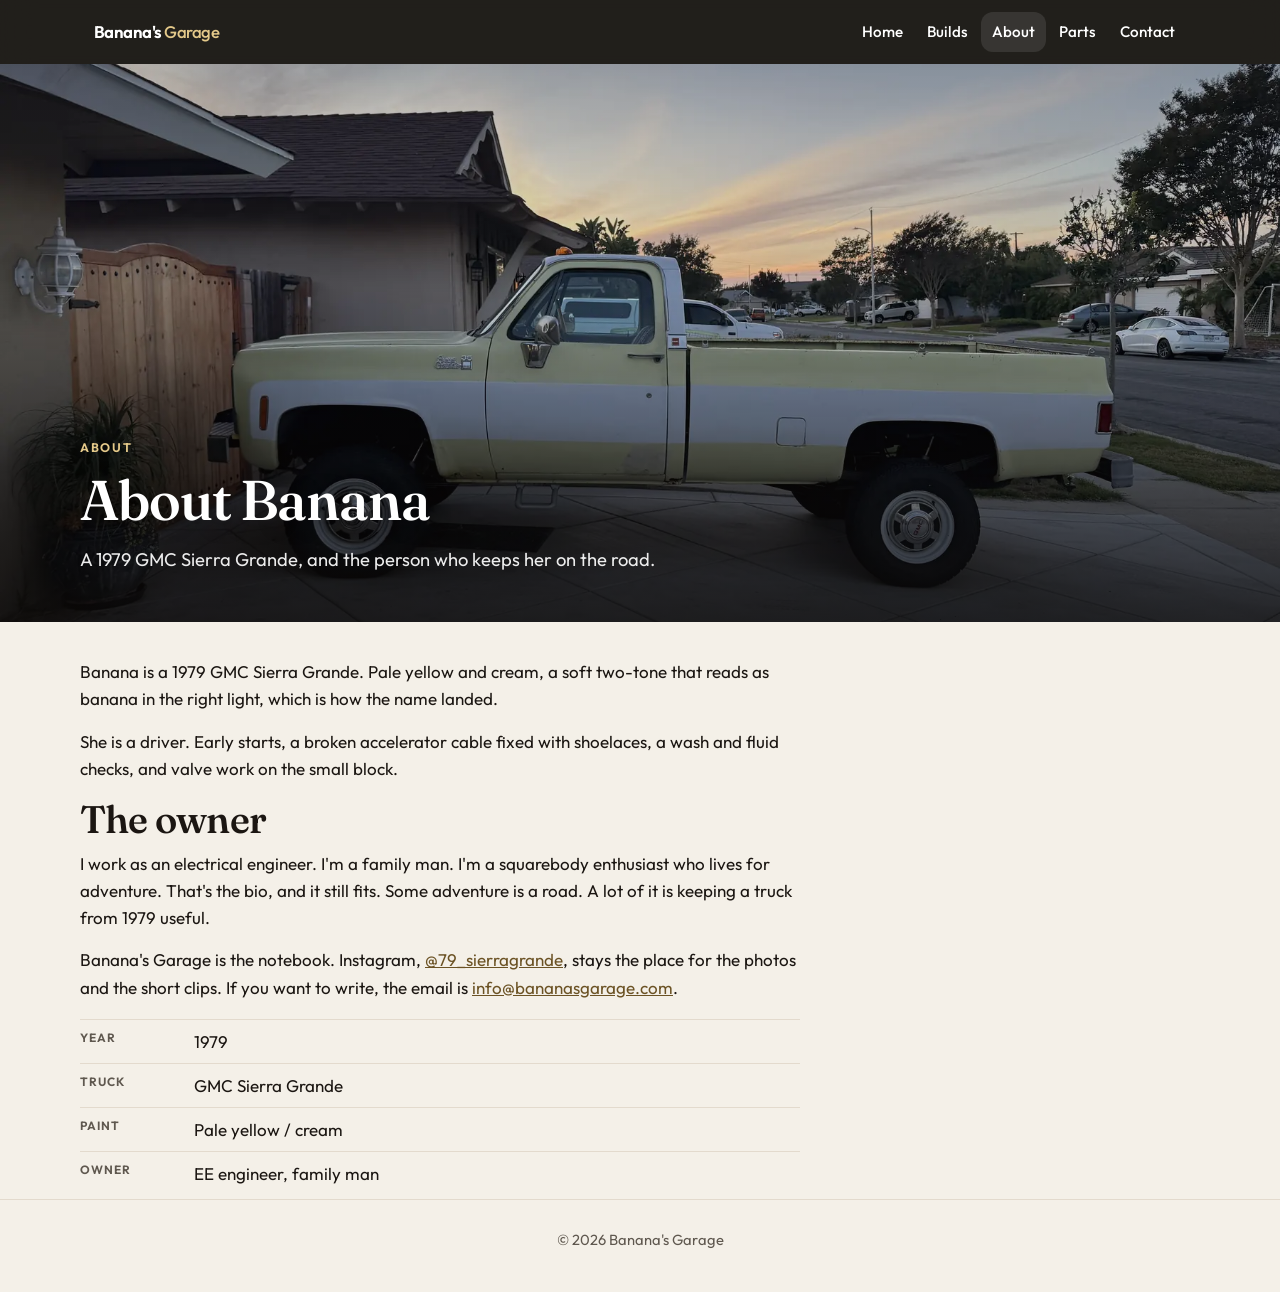
==== about.html @ e8582d31 "Footer: copyright only Co-authored-by: jeremyge <info@jeremyescobar.com>" ====
<!DOCTYPE html>
<html lang="en">
<head>
  <meta charset="utf-8">
  <meta name="viewport" content="width=device-width, initial-scale=1">
  <title>About | Banana's Garage</title>
  <meta name="description" content="Banana is a pale-yellow 1979 GMC Sierra Grande. Her owner is an electrical engineer, a family man, and a squarebody enthusiast.">
  <meta name="theme-color" content="#14110e">
  <link rel="canonical" href="https://bananasgarage.com/about">
  <meta property="og:site_name" content="Banana's Garage">
  <meta property="og:type" content="website">
  <meta property="og:title" content="About | Banana's Garage">
  <meta property="og:description" content="Banana is a pale-yellow 1979 GMC Sierra Grande. Her owner is an electrical engineer, a family man, and a squarebody enthusiast.">
  <meta property="og:url" content="https://bananasgarage.com/about">
  <meta property="og:image" content="https://bananasgarage.com/og.png">
  <meta property="og:image:width" content="1200">
  <meta property="og:image:height" content="630">
  <meta property="og:image:alt" content="Head-on photo of Banana, a pale yellow 1979 squarebody, on a sunny street.">
  <meta name="twitter:card" content="summary_large_image">
  <meta name="twitter:title" content="About | Banana's Garage">
  <meta name="twitter:description" content="Banana is a pale-yellow 1979 GMC Sierra Grande, and the person who keeps her running.">
  <meta name="twitter:image" content="https://bananasgarage.com/og.png">
  <link rel="icon" href="favicon.png" type="image/png">
  <link rel="apple-touch-icon" href="apple-touch-icon.png">
  <link rel="preload" href="fonts/outfit.woff2" as="font" type="font/woff2" crossorigin>
  <link rel="preload" href="fonts/fraunces.woff2" as="font" type="font/woff2" crossorigin>
  <link rel="preload" as="image" href="img/truck-side-dusk-900.webp" imagesrcset="img/truck-side-dusk-900.webp 900w, img/truck-side-dusk-1800.webp 1800w" imagesizes="100vw" type="image/webp">
  <link rel="stylesheet" href="css/styles.css">
</head>
<body>
  <a class="skip" href="#content">Skip to content</a>
  <header class="site-header">
    <div class="bar">
      <a class="logo" href="index.html">Banana's <em>Garage</em></a>
      <button type="button" class="nav-toggle" aria-expanded="false" aria-controls="site-nav" aria-label="Open menu">
        <span class="nav-toggle-icon" aria-hidden="true"></span>
      </button>
      <nav id="site-nav" class="site-nav" aria-label="Primary">
        <a href="index.html">Home</a>
        <a href="builds.html">Builds</a>
        <a href="about.html" aria-current="page">About</a>
        <a href="parts.html">Parts</a>
        <a href="contact.html">Contact</a>
      </nav>
    </div>
  </header>
  <button type="button" class="nav-scrim" tabindex="-1" aria-label="Close menu" hidden></button>

  <section class="page-hero banner-dusk">
    <picture>
      <source type="image/webp" srcset="img/truck-side-dusk-900.webp 900w, img/truck-side-dusk-1800.webp 1800w" sizes="100vw">
      <img src="img/truck-side-dusk-900.jpg" srcset="img/truck-side-dusk-900.jpg 900w, img/truck-side-dusk-1800.jpg 1800w" sizes="100vw" width="1800" height="1350" alt="Driver-side profile of Banana in the driveway at dusk." decoding="async">
    </picture>
    <div class="hero-shade" aria-hidden="true"></div>
    <div class="page-hero-copy">
      <p class="kicker">About</p>
      <h1>About Banana</h1>
      <p class="lede">A 1979 GMC Sierra Grande, and the person who keeps her on the road.</p>
    </div>
  </section>

  <main id="content" class="prose-page">
    <div class="wrap">
    <article class="prose">
      <p>Banana is a 1979 GMC Sierra Grande. Pale yellow and cream, a soft two-tone that reads as banana in the right light, which is how the name landed.</p>
      <p>She is a driver. Early starts, a broken accelerator cable fixed with shoelaces, a wash and fluid checks, and valve work on the small block.</p>
      <h2>The owner</h2>
      <p>I work as an electrical engineer. I'm a family man. I'm a squarebody enthusiast who lives for adventure. That's the bio, and it still fits. Some adventure is a road. A lot of it is keeping a truck from 1979 useful.</p>
      <p>Banana's Garage is the notebook. Instagram, <a href="https://www.instagram.com/79_sierragrande/" target="_blank" rel="noopener noreferrer">@79_sierragrande</a>, stays the place for the photos and the short clips. If you want to write, the email is <a href="mailto:info@bananasgarage.com">info@bananasgarage.com</a>.</p>
      <dl class="facts">
        <div><dt>Year</dt><dd>1979</dd></div>
        <div><dt>Truck</dt><dd>GMC Sierra Grande</dd></div>
        <div><dt>Paint</dt><dd>Pale yellow / cream</dd></div>
        <div><dt>Owner</dt><dd>EE engineer, family man</dd></div>
      </dl>
    </article>
    </div>
  </main>

  <footer class="site-footer">
    <p>© 2026 Banana's Garage</p>
  </footer>
  <script src="js/main.js" defer></script>
</body>
</html>
---- css/styles.css ----
@font-face {
  font-family: "Fraunces";
  src: url("../fonts/fraunces.woff2") format("woff2");
  font-weight: 100 900;
  font-style: normal;
  font-display: swap;
}
@font-face {
  font-family: "Outfit";
  src: url("../fonts/outfit.woff2") format("woff2");
  font-weight: 100 900;
  font-style: normal;
  font-display: swap;
}

:root {
  --bg: #f4f0e8;
  --paper: #fffdf9;
  --ink: #1b1612;
  --muted: #5f584f;
  --line: #e3dacd;
  --accent: #8a6a2f;
  --accent-dark: #6b5224;
  --accent-soft: #e4c98a;
  --header: #14110e;
  --shadow: 0 16px 40px rgba(48, 32, 16, 0.08);
  --sans: "Outfit", "Avenir Next", "Segoe UI", sans-serif;
  --serif: "Fraunces", "Iowan Old Style", Palatino, Georgia, serif;
  --header-h: 64px;
  --wrap: 1120px;
}

* { box-sizing: border-box; }
html { overflow-x: clip; }
body {
  margin: 0;
  font-family: var(--sans);
  font-size: 1.0625rem;
  line-height: 1.6;
  color: var(--ink);
  background: var(--bg);
}
img { max-width: 100%; height: auto; }
a { color: var(--accent-dark); }
h1, h2, h3 {
  font-family: var(--serif);
  font-weight: 560;
  line-height: 1.15;
  letter-spacing: -0.02em;
}
p { margin: 0 0 0.9em; }
.skip {
  position: absolute;
  left: 12px;
  top: -48px;
  background: #fff;
  color: var(--ink);
  padding: 8px 12px;
  z-index: 80;
  border-radius: 8px;
}
.skip:focus { top: 12px; }
.sr-only {
  position: absolute;
  width: 1px;
  height: 1px;
  padding: 0;
  margin: -1px;
  overflow: hidden;
  clip: rect(0, 0, 0, 0);
  white-space: nowrap;
  border: 0;
}

.site-header {
  position: sticky;
  top: 0;
  z-index: 50;
  background: rgba(20, 17, 14, 0.94);
  color: #fff;
  -webkit-backdrop-filter: blur(16px);
  backdrop-filter: blur(16px);
  transition: background-color 200ms ease, backdrop-filter 200ms ease, -webkit-backdrop-filter 200ms ease;
}
.site-header.is-scrolled {
  background: rgba(20, 17, 14, 0.5);
  -webkit-backdrop-filter: blur(8px);
  backdrop-filter: blur(8px);
}
.bar {
  position: relative;
  display: flex;
  align-items: center;
  justify-content: space-between;
  gap: 12px;
  min-height: var(--header-h);
  width: min(var(--wrap), 100%);
  margin: 0 auto;
  padding: 0 14px;
}
.logo {
  color: #fff;
  text-decoration: none;
  font-weight: 650;
  font-size: 1.05rem;
  letter-spacing: -0.03em;
  white-space: nowrap;
}
.logo em {
  font-style: normal;
  color: var(--accent-soft);
  font-weight: 500;
}
.nav-toggle {
  flex: none;
  width: 48px;
  height: 48px;
  margin-right: -6px;
  border: 0;
  border-radius: 12px;
  background: transparent;
  color: #fff;
  display: inline-flex;
  align-items: center;
  justify-content: center;
  cursor: pointer;
}
.nav-toggle-icon,
.nav-toggle-icon::before,
.nav-toggle-icon::after {
  display: block;
  width: 20px;
  height: 2px;
  background: #fff;
  border-radius: 2px;
  position: relative;
}
.nav-toggle-icon::before,
.nav-toggle-icon::after {
  content: "";
  position: absolute;
  left: 0;
}
.nav-toggle-icon::before { top: -6px; }
.nav-toggle-icon::after { top: 6px; }
.site-header.is-open .nav-toggle-icon { background: transparent; }
.site-header.is-open .nav-toggle-icon::before { top: 0; transform: rotate(45deg); }
.site-header.is-open .nav-toggle-icon::after { top: 0; transform: rotate(-45deg); }

.site-nav { display: none; }
.site-nav a {
  color: #fff;
  text-decoration: none;
  min-height: 48px;
  display: flex;
  align-items: center;
  padding: 10px 14px;
  border-radius: 12px;
  font-size: 1.0625rem;
  font-weight: 500;
}
.site-nav a[aria-current="page"] { background: rgba(255, 255, 255, 0.1); }
.nav-scrim {
  position: fixed;
  inset: var(--header-h) 0 0 0;
  border: 0;
  padding: 0;
  margin: 0;
  background: rgba(12, 10, 8, 0.46);
  z-index: 40;
  cursor: pointer;
}
.nav-scrim[hidden] { display: none; }

@media (max-width: 879px) {
  .site-header.is-open .site-nav {
    display: flex;
    flex-direction: column;
    gap: 4px;
    position: absolute;
    left: 0;
    right: 0;
    top: 100%;
    z-index: 60;
    background: #16130f;
    padding: 8px 10px 16px;
    border-top: 1px solid rgba(255, 255, 255, 0.08);
    box-shadow: 0 24px 40px rgba(0, 0, 0, 0.28);
    max-height: calc(100dvh - var(--header-h));
    overflow-y: auto;
  }
}
@media (min-width: 880px) {
  .nav-toggle { display: none; }
  .nav-scrim { display: none !important; }
  .site-nav {
    display: flex;
    align-items: center;
    gap: 2px;
    margin-left: auto;
  }
  .site-nav a {
    min-height: 40px;
    padding: 0 11px;
    font-size: 0.95rem;
    white-space: nowrap;
  }
  .site-nav a:hover { background: rgba(255, 255, 255, 0.08); }
}

:focus-visible {
  outline: 3px solid var(--accent-soft);
  outline-offset: 3px;
}

.hero,
.page-hero {
  position: relative;
  display: grid;
  align-items: end;
  color: #fff;
  isolation: isolate;
  overflow: hidden;
  min-height: 88vh;
}
.hero { min-height: 90vh; }
.page-hero { min-height: 62vh; }
.hero picture,
.page-hero picture {
  position: absolute;
  inset: 0;
  z-index: -2;
  display: block;
}
.hero picture img,
.page-hero picture img {
  width: 100%;
  height: 100%;
  object-fit: cover;
  object-position: center 42%;
}
.banner-side picture img { object-position: center 55%; }
.banner-rear picture img { object-position: 18% 38%; }
.hero-shade {
  position: absolute;
  inset: 0;
  z-index: -1;
  background: linear-gradient(180deg, rgba(12, 9, 7, 0.28) 0%, rgba(12, 9, 7, 0.1) 40%, rgba(12, 9, 7, 0.82) 100%);
}
.hero-copy,
.page-hero-copy {
  width: min(var(--wrap), calc(100% - 32px));
  margin: 0 auto;
  padding: 72px 0 48px;
}
.kicker {
  margin: 0 0 10px;
  font-size: 0.78rem;
  font-weight: 650;
  letter-spacing: 0.14em;
  text-transform: uppercase;
  color: var(--accent);
}
.hero .kicker,
.page-hero .kicker { color: var(--accent-soft); }
.hero h1,
.page-hero h1 {
  margin: 0 0 12px;
  font-size: clamp(2.4rem, 6vw, 4.6rem);
  max-width: 12ch;
  text-shadow: 0 2px 22px rgba(0, 0, 0, 0.35);
}
.page-hero h1 { max-width: 16ch; font-size: clamp(2rem, 5vw, 3.5rem); }
.lede {
  max-width: 38rem;
  font-size: 1.15rem;
  color: rgba(255, 255, 255, 0.92);
  margin: 0;
}
.hero-actions { display: flex; flex-wrap: wrap; gap: 10px; margin-top: 18px; }

.wrap {
  width: min(var(--wrap), calc(100% - 32px));
  margin: 0 auto;
}
.section { padding: 42px 0 8px; }
.section-head { padding-bottom: 8px; }
.section-head h1,
.section-head h2,
.split h2,
.prose h2 {
  margin: 0 0 8px;
  font-size: clamp(1.8rem, 3vw, 2.5rem);
}
.section-head h1 { font-size: clamp(2.2rem, 5vw, 3.4rem); }
.section-head p { color: var(--muted); max-width: 40rem; }
.section-head-row {
  display: grid;
  gap: 14px;
  align-items: start;
}

.split {
  display: grid;
  gap: 22px;
  align-items: center;
  padding: 36px 0 8px;
}
.split img {
  width: 100%;
  aspect-ratio: 4 / 3;
  object-fit: cover;
  border-radius: 22px;
  background: #ddd4c6;
}
.split img.meet-photo {
  object-fit: contain;
  object-position: center;
}
.split p { color: var(--ink); }
.facts {
  display: grid;
  gap: 8px;
  margin: 18px 0 0;
}
.facts div {
  display: grid;
  grid-template-columns: 6.5rem 1fr;
  gap: 10px;
  padding-top: 8px;
  border-top: 1px solid var(--line);
}
.facts dt {
  margin: 0;
  font-size: 0.75rem;
  font-weight: 650;
  letter-spacing: 0.08em;
  text-transform: uppercase;
  color: var(--muted);
}
.facts dd { margin: 0; }

.photo-head {
  display: flex;
  flex-wrap: wrap;
  align-items: flex-end;
  justify-content: space-between;
  gap: 2px 16px;
}
.photo-head h2 { margin: 0; }
.scroll-hint {
  margin: 0 0 2px;
  font-size: 0.82rem;
  font-weight: 500;
  color: var(--accent);
}
.photo-strip {
  display: flex;
  gap: 10px;
  margin: 8px 0 0;
  max-width: 100%;
  overflow-x: auto;
  overscroll-behavior-x: contain;
  scroll-snap-type: x mandatory;
  scrollbar-width: none;
}
.photo-strip::-webkit-scrollbar { display: none; }
.photo-strip figure {
  flex: 0 0 calc((100% - 20px) / 3);
  margin: 0;
  min-width: 0;
  scroll-snap-align: start;
}
.photo-strip img {
  width: 100%;
  aspect-ratio: 1;
  object-fit: cover;
  border-radius: 16px;
  background: #ddd4c6;
}
.photo-strip figcaption {
  margin-top: 6px;
  font-size: 0.78rem;
  color: var(--muted);
}
.fit-front { object-position: center 42%; }
.fit-side { object-position: center 60%; }
.fit-badge { object-position: center 78%; }
.fit-street { object-position: center 28%; }
.fit-dusk { object-position: center 50%; }
.fit-garage { object-position: center 30%; }
.fit-hood { object-position: center 46%; }
.banner-garage picture img { object-position: center 30%; }
.banner-dusk picture img { object-position: center 48%; }

.card-grid {
  display: grid;
  gap: 16px;
}
.ig-card,
.job {
  background: var(--paper);
  border: 1px solid var(--line);
  border-radius: 22px;
  overflow: hidden;
  box-shadow: var(--shadow);
  min-width: 0;
}
.ig-card img {
  display: block;
  width: 100%;
  aspect-ratio: 4 / 5;
  object-fit: cover;
  object-position: center;
  background: #ddd4c6;
}
.ig-card time {
  display: block;
  margin: 0 0 6px;
  font-size: 0.85rem;
  color: var(--muted);
}
.ig-card div,
.job { padding: 16px 18px 18px; }
.job { padding: 18px 18px 16px; }
.ig-card h3,
.job h2 {
  margin: 0 0 8px;
  font-size: 1.35rem;
}
.ig-card p,
.job p { margin: 0; color: var(--muted); }
.ig-card .kicker,
.job .kicker { color: var(--accent); }
.text-link {
  display: inline-flex;
  align-items: center;
  min-height: 44px;
  margin-top: 8px;
  font-weight: 650;
  color: var(--accent-dark);
}
.more-link { margin: 8px 0 0; }

.part-list {
  display: grid;
  gap: 14px;
  margin: 0 0 18px;
  padding: 0;
  list-style: none;
}
.part-card {
  background: var(--paper);
  border: 1px solid var(--line);
  border-radius: 22px;
  padding: 16px 18px;
  box-shadow: var(--shadow);
}
.part-card h2 { margin: 0 0 8px; font-size: 1.35rem; }
.slot-status {
  margin: 10px 0 0;
  font-weight: 650;
  color: var(--accent-dark);
}
.note {
  background: #f8f3e8;
  border: 1px solid #e6dcc8;
  color: #4e4538;
  border-radius: 14px;
  padding: 14px 16px;
}
.note h2 { margin: 0 0 8px; font-size: 1.25rem; }

.btn {
  display: inline-flex;
  align-items: center;
  justify-content: center;
  min-height: 48px;
  padding: 12px 18px;
  border-radius: 999px;
  background: var(--accent);
  color: #fff;
  text-decoration: none;
  font-weight: 650;
  border: 1px solid transparent;
  text-align: center;
}
.btn:hover { background: var(--accent-dark); color: #fff; }
.btn-ghost {
  background: transparent;
  color: #fff;
  border-color: rgba(255, 255, 255, 0.75);
}
.btn-ghost:hover { background: rgba(255, 255, 255, 0.12); color: #fff; }

.prose-page { padding: 36px 0 12px; }
.prose { width: min(720px, 100%); }
.prose h1 { font-size: clamp(2.2rem, 5vw, 3.4rem); margin: 0 0 12px; }
.prose .kicker { margin-top: 0; }
.jump {
  display: flex;
  flex-wrap: wrap;
  gap: 8px 16px;
  margin: 0 0 18px;
}
.jump a { font-weight: 650; min-height: 44px; display: inline-flex; align-items: center; }

.contact-stack { display: grid; gap: 12px; max-width: 40rem; }
.contact-card {
  display: flex;
  flex-direction: column;
  gap: 4px;
  background: var(--paper);
  border: 1px solid var(--line);
  border-radius: 22px;
  padding: 16px 18px;
  box-shadow: var(--shadow);
  color: inherit;
  text-decoration: none;
}
.contact-card strong {
  font-size: 1.15rem;
  font-weight: 650;
  overflow-wrap: anywhere;
  color: var(--ink);
}

.site-footer {
  border-top: 1px solid var(--line);
  padding: 28px 16px 40px;
  color: var(--muted);
  font-size: 0.92rem;
  text-align: center;
}
.site-footer p { margin: 0; }

@media (max-width: 560px) {
  .hero-actions { flex-direction: column; align-items: stretch; }
  .hero-actions .btn { width: 100%; }
}
@media (min-width: 720px) {
  .split { grid-template-columns: 1.15fr 0.85fr; gap: 40px; }
  .card-grid { grid-template-columns: 1fr 1fr; gap: 18px; }
  .section-head-row { grid-template-columns: 1fr auto; align-items: end; }
  .part-list { grid-template-columns: 1fr 1fr; }
}
@media (min-width: 1040px) {
  .card-grid.cols-3 { grid-template-columns: 1fr 1fr 1fr; }
}
@media (max-width: 768px) {
  .hero {
    display: block;
    min-height: 0;
    color: var(--ink);
    background: transparent;
  }
  .hero picture {
    position: relative;
    inset: auto;
    z-index: auto;
  }
  .hero picture img {
    width: 100%;
    height: auto;
    aspect-ratio: 1223 / 1286;
    object-fit: contain;
    object-position: center center;
  }
  .hero .hero-shade { display: none; }
  .hero-copy { padding: 22px 0 4px; }
  .hero .kicker { color: var(--accent); }
  .hero h1 {
    color: var(--ink);
    text-shadow: none;
    max-width: none;
  }
  .hero .lede { color: var(--ink); }
  .hero .btn-ghost {
    color: var(--ink);
    border-color: rgba(27, 22, 18, 0.45);
  }
  .hero .btn-ghost:hover {
    background: rgba(27, 22, 18, 0.06);
    color: var(--ink);
  }
}
@media (max-width: 380px) {
  .bar { padding: 0 10px; }
  .logo { font-size: 0.98rem; }
}
@media (prefers-reduced-motion: reduce) {
  * { transition: none !important; }
}
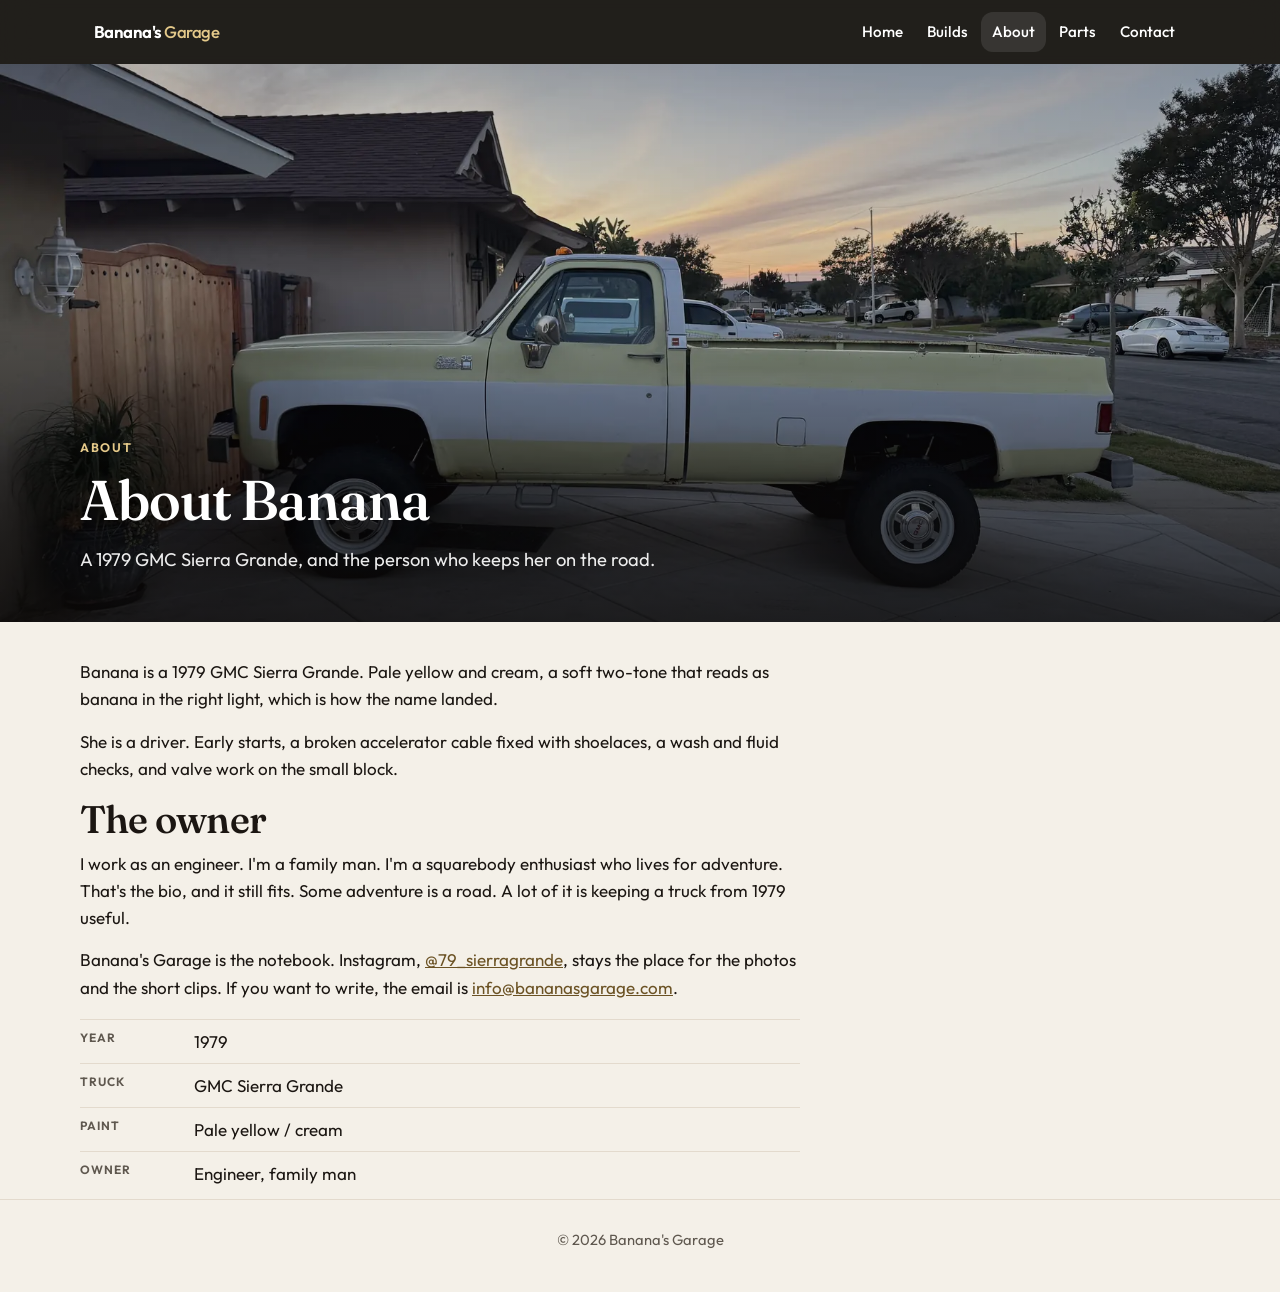
==== commit f71efe18: "Say engineer, not electrical engineer Co-authored-by: jeremyge <info@jeremyescobar.com>" ====
--- a/about.html
+++ b/about.html
@@ -4,13 +4,13 @@
   <meta charset="utf-8">
   <meta name="viewport" content="width=device-width, initial-scale=1">
   <title>About | Banana's Garage</title>
-  <meta name="description" content="Banana is a pale-yellow 1979 GMC Sierra Grande. Her owner is an electrical engineer, a family man, and a squarebody enthusiast.">
+  <meta name="description" content="Banana is a pale-yellow 1979 GMC Sierra Grande. Her owner is an engineer, a family man, and a squarebody enthusiast.">
   <meta name="theme-color" content="#14110e">
   <link rel="canonical" href="https://bananasgarage.com/about">
   <meta property="og:site_name" content="Banana's Garage">
   <meta property="og:type" content="website">
   <meta property="og:title" content="About | Banana's Garage">
-  <meta property="og:description" content="Banana is a pale-yellow 1979 GMC Sierra Grande. Her owner is an electrical engineer, a family man, and a squarebody enthusiast.">
+  <meta property="og:description" content="Banana is a pale-yellow 1979 GMC Sierra Grande. Her owner is an engineer, a family man, and a squarebody enthusiast.">
   <meta property="og:url" content="https://bananasgarage.com/about">
   <meta property="og:image" content="https://bananasgarage.com/og.png">
   <meta property="og:image:width" content="1200">
@@ -65,13 +65,13 @@
       <p>Banana is a 1979 GMC Sierra Grande. Pale yellow and cream, a soft two-tone that reads as banana in the right light, which is how the name landed.</p>
       <p>She is a driver. Early starts, a broken accelerator cable fixed with shoelaces, a wash and fluid checks, and valve work on the small block.</p>
       <h2>The owner</h2>
-      <p>I work as an electrical engineer. I'm a family man. I'm a squarebody enthusiast who lives for adventure. That's the bio, and it still fits. Some adventure is a road. A lot of it is keeping a truck from 1979 useful.</p>
+      <p>I work as an engineer. I'm a family man. I'm a squarebody enthusiast who lives for adventure. That's the bio, and it still fits. Some adventure is a road. A lot of it is keeping a truck from 1979 useful.</p>
       <p>Banana's Garage is the notebook. Instagram, <a href="https://www.instagram.com/79_sierragrande/" target="_blank" rel="noopener noreferrer">@79_sierragrande</a>, stays the place for the photos and the short clips. If you want to write, the email is <a href="mailto:info@bananasgarage.com">info@bananasgarage.com</a>.</p>
       <dl class="facts">
         <div><dt>Year</dt><dd>1979</dd></div>
         <div><dt>Truck</dt><dd>GMC Sierra Grande</dd></div>
         <div><dt>Paint</dt><dd>Pale yellow / cream</dd></div>
-        <div><dt>Owner</dt><dd>EE engineer, family man</dd></div>
+        <div><dt>Owner</dt><dd>Engineer, family man</dd></div>
       </dl>
     </article>
     </div>
--- a/css/styles.css
+++ b/css/styles.css
@@ -318,6 +318,14 @@
   object-position: center;
 }
 .split p { color: var(--ink); }
+.split .meet-close {
+  margin-top: 0.35em;
+  font-family: var(--serif);
+  font-size: 1.25rem;
+  font-weight: 560;
+  line-height: 1.35;
+}
+.split .meet-close em { font-style: normal; }
 .facts {
   display: grid;
   gap: 8px;
@@ -390,15 +398,24 @@
 .fit-dusk { object-position: center 50%; }
 .fit-garage { object-position: center 30%; }
 .fit-hood { object-position: center 46%; }
+.fit-edelbrock { object-position: 42% 48%; }
+.fit-orange { object-position: center 34%; }
+.fit-carb { object-position: center 36%; }
+.fit-flowers { object-position: 38% center; }
+.fit-hood-street { object-position: 36% center; }
+.fit-stock-air { object-position: 46% center; }
+.fit-spacers { object-position: center 46%; }
+.fit-dash { object-position: 48% center; }
+.fit-transfer { object-position: 34% center; }
 .banner-garage picture img { object-position: center 30%; }
 .banner-dusk picture img { object-position: center 48%; }
+.banner-parts picture img { object-position: 34% 33%; }
 
 .card-grid {
   display: grid;
   gap: 16px;
 }
-.ig-card,
-.job {
+.ig-card {
   background: var(--paper);
   border: 1px solid var(--line);
   border-radius: 22px;
@@ -406,6 +423,12 @@
   box-shadow: var(--shadow);
   min-width: 0;
 }
+a.ig-card {
+  display: block;
+  color: inherit;
+  text-decoration: none;
+}
+a.ig-card:hover { color: inherit; }
 .ig-card img {
   display: block;
   width: 100%;
@@ -420,18 +443,13 @@
   font-size: 0.85rem;
   color: var(--muted);
 }
-.ig-card div,
-.job { padding: 16px 18px 18px; }
-.job { padding: 18px 18px 16px; }
-.ig-card h3,
-.job h2 {
+.ig-card div { padding: 16px 18px 18px; }
+.ig-card h3 {
   margin: 0 0 8px;
   font-size: 1.35rem;
 }
-.ig-card p,
-.job p { margin: 0; color: var(--muted); }
-.ig-card .kicker,
-.job .kicker { color: var(--accent); }
+.ig-card p { margin: 0; color: var(--muted); }
+.ig-card .kicker { color: var(--accent); }
 .text-link {
   display: inline-flex;
   align-items: center;
@@ -440,7 +458,6 @@
   font-weight: 650;
   color: var(--accent-dark);
 }
-.more-link { margin: 8px 0 0; }
 
 .part-list {
   display: grid;
@@ -497,13 +514,6 @@
 .prose { width: min(720px, 100%); }
 .prose h1 { font-size: clamp(2.2rem, 5vw, 3.4rem); margin: 0 0 12px; }
 .prose .kicker { margin-top: 0; }
-.jump {
-  display: flex;
-  flex-wrap: wrap;
-  gap: 8px 16px;
-  margin: 0 0 18px;
-}
-.jump a { font-weight: 650; min-height: 44px; display: inline-flex; align-items: center; }
 
 .contact-stack { display: grid; gap: 12px; max-width: 40rem; }
 .contact-card {
@@ -534,6 +544,61 @@
 }
 .site-footer p { margin: 0; }
 
+@media (max-width: 640px) {
+  a.ig-card {
+    display: grid;
+    grid-template-columns: 39% 1fr;
+    align-items: stretch;
+  }
+  .ig-card picture {
+    display: flex;
+    align-items: center;
+    justify-content: center;
+    height: 160px;
+    background: #000;
+  }
+  .ig-card img {
+    width: 100%;
+    height: 100%;
+    aspect-ratio: auto;
+    object-fit: contain;
+    object-position: center;
+    background: #000;
+  }
+  .ig-card div {
+    padding: 8px 12px;
+    min-width: 0;
+    display: flex;
+    flex-direction: column;
+    justify-content: center;
+  }
+  .ig-card .kicker {
+    margin: 0;
+    font-size: 0.68rem;
+  }
+  .ig-card time {
+    margin: 0 0 2px;
+    font-size: 0.75rem;
+  }
+  .ig-card h3 {
+    margin: 0 0 2px;
+    font-size: 1.02rem;
+    line-height: 1.2;
+  }
+  .ig-card .ig-summary {
+    display: -webkit-box;
+    -webkit-box-orient: vertical;
+    -webkit-line-clamp: 2;
+    overflow: hidden;
+    font-size: 0.82rem;
+    line-height: 1.3;
+  }
+  .ig-card .text-link {
+    min-height: 0;
+    margin-top: 4px;
+    font-size: 0.85rem;
+  }
+}
 @media (max-width: 560px) {
   .hero-actions { flex-direction: column; align-items: stretch; }
   .hero-actions .btn { width: 100%; }
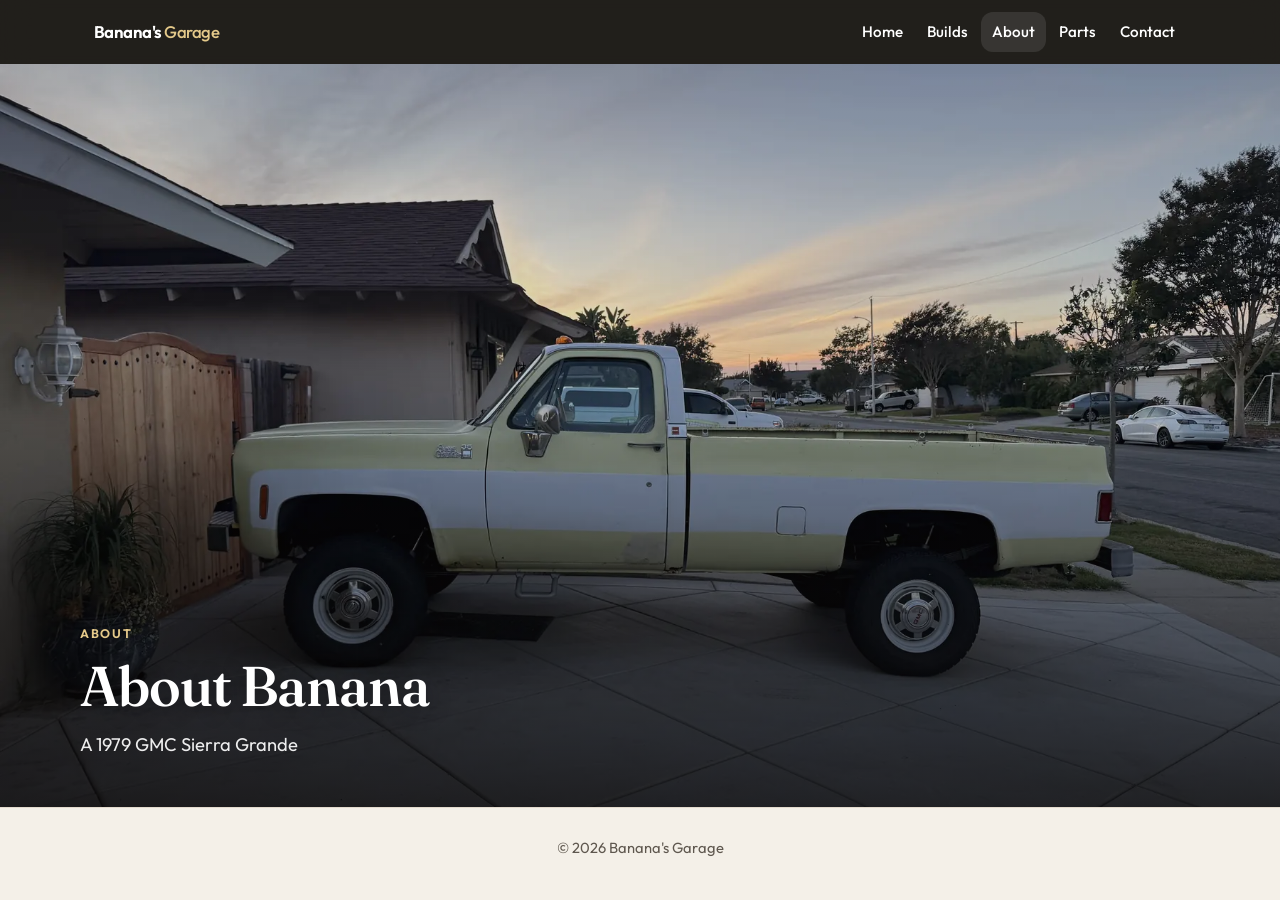
==== commit 4cba2ff5: "Leave About with one line under the banner Co-authored-by: jeremyge <info@jeremyescobar.com>" ====
--- a/about.html
+++ b/about.html
@@ -27,7 +27,7 @@
   <link rel="preload" as="image" href="img/truck-side-dusk-900.webp" imagesrcset="img/truck-side-dusk-900.webp 900w, img/truck-side-dusk-1800.webp 1800w" imagesizes="100vw" type="image/webp">
   <link rel="stylesheet" href="css/styles.css">
 </head>
-<body>
+<body class="about-page">
   <a class="skip" href="#content">Skip to content</a>
   <header class="site-header">
     <div class="bar">
@@ -46,7 +46,7 @@
   </header>
   <button type="button" class="nav-scrim" tabindex="-1" aria-label="Close menu" hidden></button>
 
-  <section class="page-hero banner-dusk">
+  <section class="page-hero banner-dusk" id="content">
     <picture>
       <source type="image/webp" srcset="img/truck-side-dusk-900.webp 900w, img/truck-side-dusk-1800.webp 1800w" sizes="100vw">
       <img src="img/truck-side-dusk-900.jpg" srcset="img/truck-side-dusk-900.jpg 900w, img/truck-side-dusk-1800.jpg 1800w" sizes="100vw" width="1800" height="1350" alt="Driver-side profile of Banana in the driveway at dusk." decoding="async">
@@ -55,27 +55,9 @@
     <div class="page-hero-copy">
       <p class="kicker">About</p>
       <h1>About Banana</h1>
-      <p class="lede">A 1979 GMC Sierra Grande, and the person who keeps her on the road.</p>
+      <p class="lede">A 1979 GMC Sierra Grande</p>
     </div>
   </section>
-
-  <main id="content" class="prose-page">
-    <div class="wrap">
-    <article class="prose">
-      <p>Banana is a 1979 GMC Sierra Grande. Pale yellow and cream, a soft two-tone that reads as banana in the right light, which is how the name landed.</p>
-      <p>She is a driver. Early starts, a broken accelerator cable fixed with shoelaces, a wash and fluid checks, and valve work on the small block.</p>
-      <h2>The owner</h2>
-      <p>I work as an engineer. I'm a family man. I'm a squarebody enthusiast who lives for adventure. That's the bio, and it still fits. Some adventure is a road. A lot of it is keeping a truck from 1979 useful.</p>
-      <p>Banana's Garage is the notebook. Instagram, <a href="https://www.instagram.com/79_sierragrande/" target="_blank" rel="noopener noreferrer">@79_sierragrande</a>, stays the place for the photos and the short clips. If you want to write, the email is <a href="mailto:info@bananasgarage.com">info@bananasgarage.com</a>.</p>
-      <dl class="facts">
-        <div><dt>Year</dt><dd>1979</dd></div>
-        <div><dt>Truck</dt><dd>GMC Sierra Grande</dd></div>
-        <div><dt>Paint</dt><dd>Pale yellow / cream</dd></div>
-        <div><dt>Owner</dt><dd>Engineer, family man</dd></div>
-      </dl>
-    </article>
-    </div>
-  </main>
 
   <footer class="site-footer">
     <p>© 2026 Banana's Garage</p>
--- a/css/styles.css
+++ b/css/styles.css
@@ -225,6 +225,12 @@
 }
 .hero { min-height: 90vh; }
 .page-hero { min-height: 62vh; }
+.about-page {
+  min-height: 100vh;
+  display: flex;
+  flex-direction: column;
+}
+.about-page .page-hero { flex: 1 1 auto; }
 .hero picture,
 .page-hero picture {
   position: absolute;
@@ -287,8 +293,7 @@
 .section-head { padding-bottom: 8px; }
 .section-head h1,
 .section-head h2,
-.split h2,
-.prose h2 {
+.split h2 {
   margin: 0 0 8px;
   font-size: clamp(1.8rem, 3vw, 2.5rem);
 }
@@ -326,27 +331,6 @@
   line-height: 1.35;
 }
 .split .meet-close em { font-style: normal; }
-.facts {
-  display: grid;
-  gap: 8px;
-  margin: 18px 0 0;
-}
-.facts div {
-  display: grid;
-  grid-template-columns: 6.5rem 1fr;
-  gap: 10px;
-  padding-top: 8px;
-  border-top: 1px solid var(--line);
-}
-.facts dt {
-  margin: 0;
-  font-size: 0.75rem;
-  font-weight: 650;
-  letter-spacing: 0.08em;
-  text-transform: uppercase;
-  color: var(--muted);
-}
-.facts dd { margin: 0; }
 
 .photo-head {
   display: flex;
@@ -511,9 +495,6 @@
 .btn-ghost:hover { background: rgba(255, 255, 255, 0.12); color: #fff; }
 
 .prose-page { padding: 36px 0 12px; }
-.prose { width: min(720px, 100%); }
-.prose h1 { font-size: clamp(2.2rem, 5vw, 3.4rem); margin: 0 0 12px; }
-.prose .kicker { margin-top: 0; }
 
 .contact-stack { display: grid; gap: 12px; max-width: 40rem; }
 .contact-card {
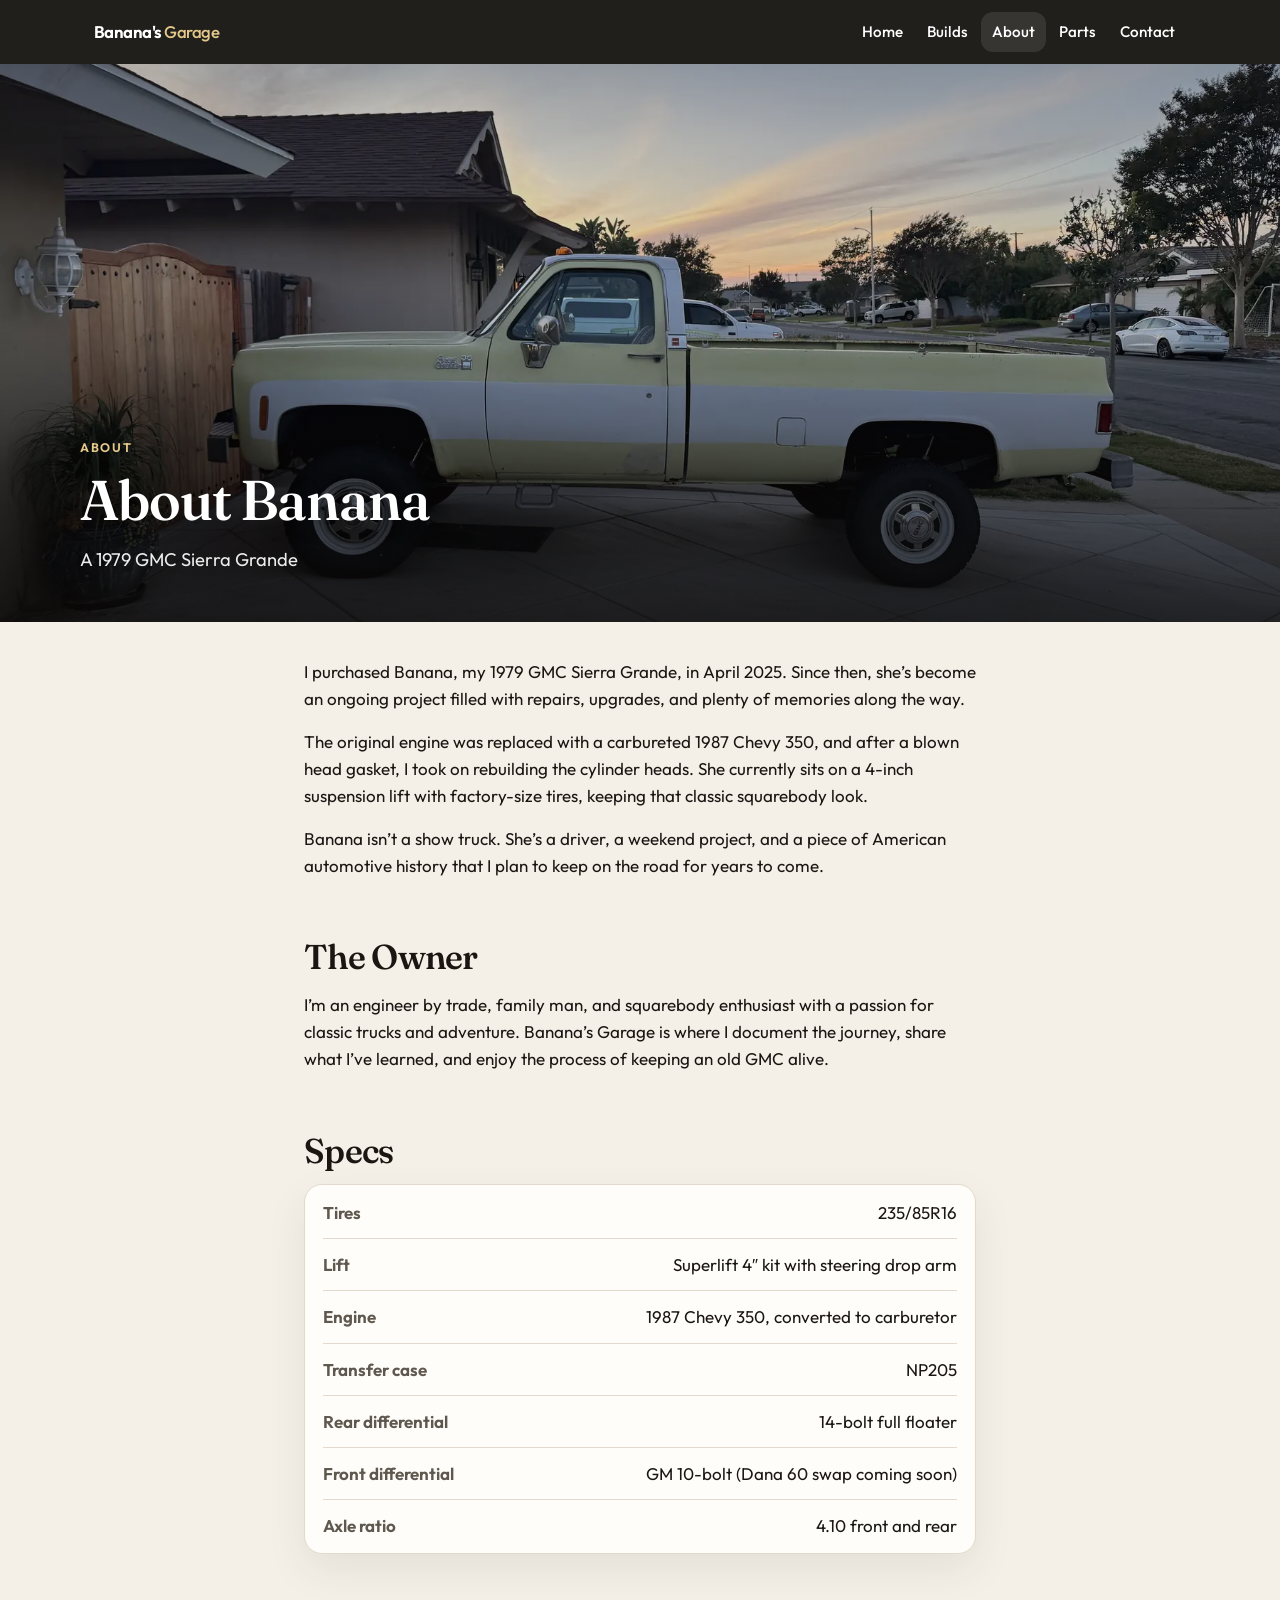
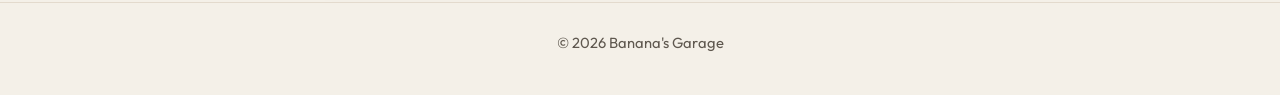
==== commit da832521: "Rewrite the About page with owner and specs Co-authored-by: jeremyge <info@jeremyescobar.com>" ====
--- a/about.html
+++ b/about.html
@@ -46,7 +46,7 @@
   </header>
   <button type="button" class="nav-scrim" tabindex="-1" aria-label="Close menu" hidden></button>
 
-  <section class="page-hero banner-dusk" id="content">
+  <section class="page-hero banner-dusk">
     <picture>
       <source type="image/webp" srcset="img/truck-side-dusk-900.webp 900w, img/truck-side-dusk-1800.webp 1800w" sizes="100vw">
       <img src="img/truck-side-dusk-900.jpg" srcset="img/truck-side-dusk-900.jpg 900w, img/truck-side-dusk-1800.jpg 1800w" sizes="100vw" width="1800" height="1350" alt="Driver-side profile of Banana in the driveway at dusk." decoding="async">
@@ -59,6 +59,49 @@
     </div>
   </section>
 
+  <main class="prose-page" id="content">
+    <div class="wrap">
+      <p>I purchased Banana, my 1979 GMC Sierra Grande, in April 2025. Since then, she&#8217;s become an ongoing project filled with repairs, upgrades, and plenty of memories along the way.</p>
+      <p>The original engine was replaced with a carbureted 1987 Chevy 350, and after a blown head gasket, I took on rebuilding the cylinder heads. She currently sits on a 4-inch suspension lift with factory-size tires, keeping that classic squarebody look.</p>
+      <p>Banana isn&#8217;t a show truck. She&#8217;s a driver, a weekend project, and a piece of American automotive history that I plan to keep on the road for years to come.</p>
+
+      <h2>The Owner</h2>
+      <p>I&#8217;m an engineer by trade, family man, and squarebody enthusiast with a passion for classic trucks and adventure. Banana&#8217;s Garage is where I document the journey, share what I&#8217;ve learned, and enjoy the process of keeping an old GMC alive.</p>
+
+      <h2>Specs</h2>
+      <dl class="specs">
+        <div>
+          <dt>Tires</dt>
+          <dd>235/85R16</dd>
+        </div>
+        <div>
+          <dt>Lift</dt>
+          <dd>Superlift 4&#8243; kit with steering drop arm</dd>
+        </div>
+        <div>
+          <dt>Engine</dt>
+          <dd>1987 Chevy 350, converted to carburetor</dd>
+        </div>
+        <div>
+          <dt>Transfer case</dt>
+          <dd>NP205</dd>
+        </div>
+        <div>
+          <dt>Rear differential</dt>
+          <dd>14-bolt full floater</dd>
+        </div>
+        <div>
+          <dt>Front differential</dt>
+          <dd>GM 10-bolt (Dana 60 swap coming soon)</dd>
+        </div>
+        <div>
+          <dt>Axle ratio</dt>
+          <dd>4.10 front and rear</dd>
+        </div>
+      </dl>
+    </div>
+  </main>
+
   <footer class="site-footer">
     <p>© 2026 Banana's Garage</p>
   </footer>
--- a/css/styles.css
+++ b/css/styles.css
@@ -230,7 +230,39 @@
   display: flex;
   flex-direction: column;
 }
-.about-page .page-hero { flex: 1 1 auto; }
+.about-page .prose-page { padding-bottom: 48px; }
+.about-page .wrap { width: min(42rem, calc(100% - 32px)); }
+.about-page main h2 {
+  margin: 1.7em 0 0.4em;
+  font-size: clamp(1.6rem, 3vw, 2.15rem);
+}
+.specs {
+  margin: 0.35em 0 0;
+  background: var(--paper);
+  border: 1px solid var(--line);
+  border-radius: 18px;
+  padding: 2px 18px;
+  box-shadow: var(--shadow);
+}
+.specs > div {
+  display: grid;
+  grid-template-columns: minmax(8.5rem, 0.9fr) 1.35fr;
+  gap: 8px 20px;
+  align-items: baseline;
+  padding: 12px 0;
+  border-bottom: 1px solid var(--line);
+}
+.specs > div:last-child { border-bottom: 0; }
+.specs dt {
+  margin: 0;
+  font-weight: 650;
+  color: var(--muted);
+}
+.specs dd {
+  margin: 0;
+  text-align: right;
+  color: var(--ink);
+}
 .hero picture,
 .page-hero picture {
   position: absolute;
@@ -583,6 +615,12 @@
 @media (max-width: 560px) {
   .hero-actions { flex-direction: column; align-items: stretch; }
   .hero-actions .btn { width: 100%; }
+  .specs > div {
+    grid-template-columns: 1fr;
+    gap: 2px;
+    padding: 11px 0;
+  }
+  .specs dd { text-align: left; }
 }
 @media (min-width: 720px) {
   .split { grid-template-columns: 1.15fr 0.85fr; gap: 40px; }
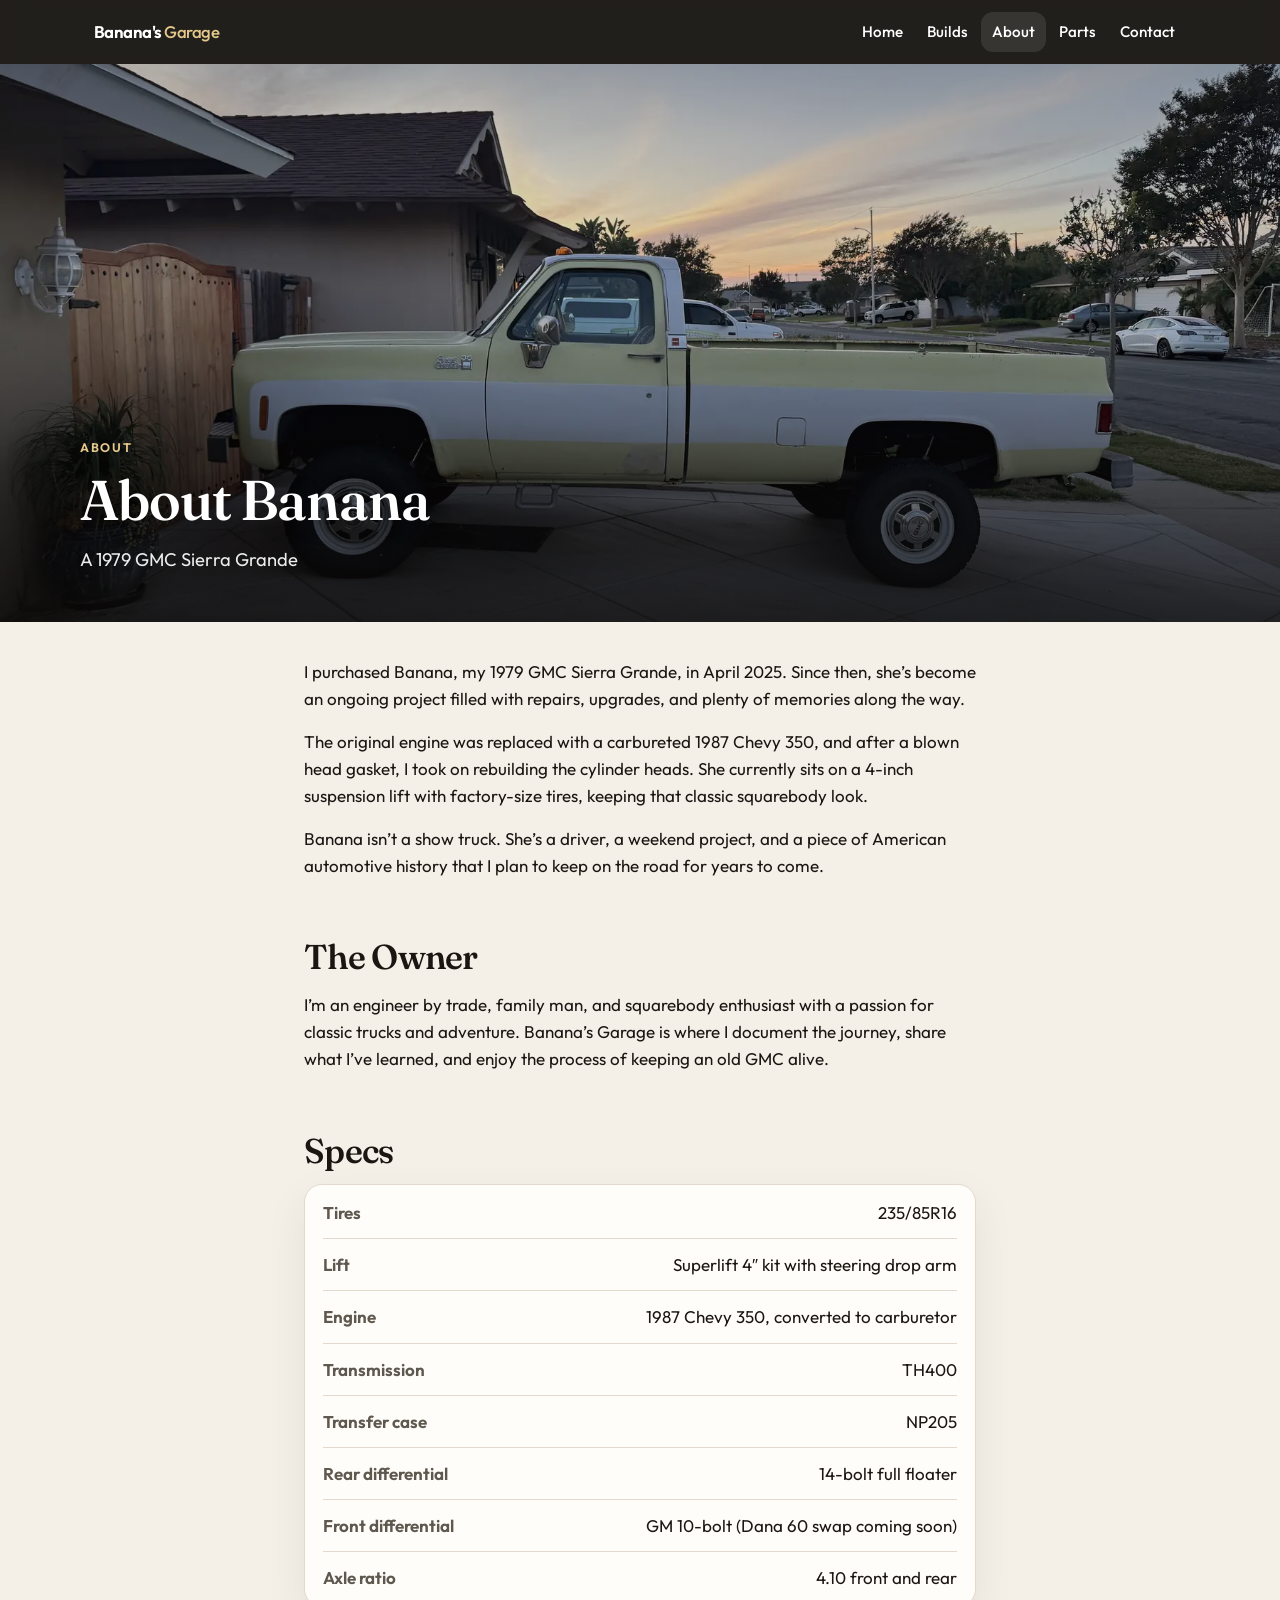
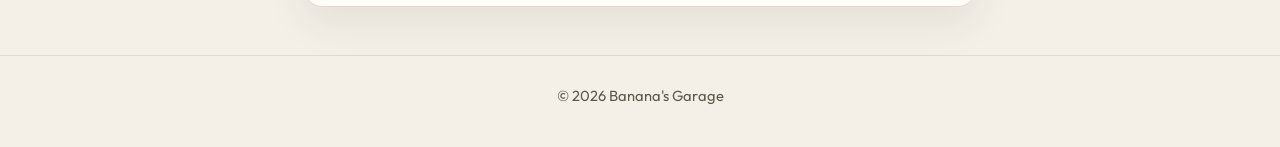
==== commit 9a81d7e5: "Add TH400 transmission to the About specs Co-authored-by: jeremyge <info@jeremyescobar.com>" ====
--- a/about.html
+++ b/about.html
@@ -83,6 +83,10 @@
           <dd>1987 Chevy 350, converted to carburetor</dd>
         </div>
         <div>
+          <dt>Transmission</dt>
+          <dd>TH400</dd>
+        </div>
+        <div>
           <dt>Transfer case</dt>
           <dd>NP205</dd>
         </div>
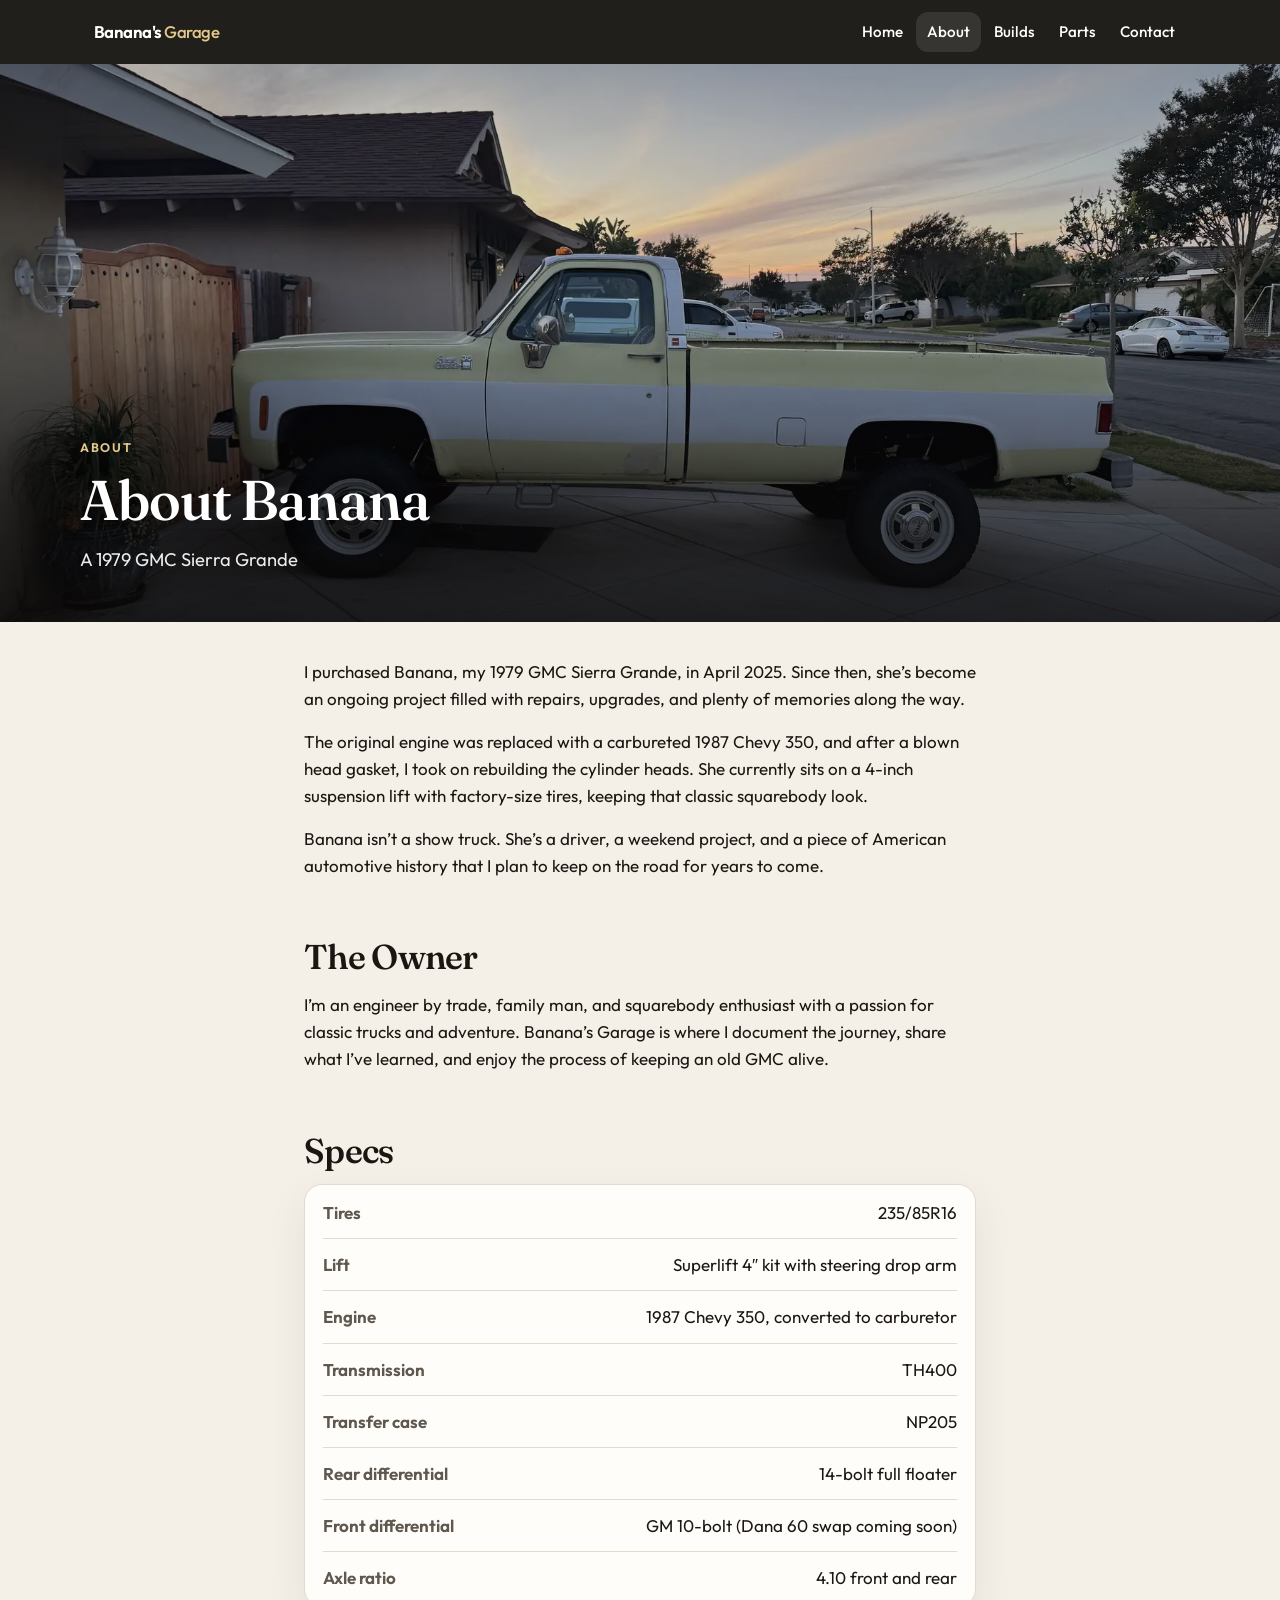
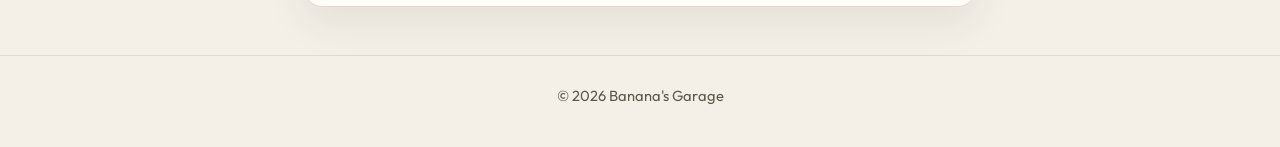
==== commit 7321a13d: "Put About before Builds in the site nav Co-authored-by: jeremyge <info@jeremyescobar.com>" ====
--- a/about.html
+++ b/about.html
@@ -37,8 +37,8 @@
       </button>
       <nav id="site-nav" class="site-nav" aria-label="Primary">
         <a href="index.html">Home</a>
+        <a href="about.html" aria-current="page">About</a>
         <a href="builds.html">Builds</a>
-        <a href="about.html" aria-current="page">About</a>
         <a href="parts.html">Parts</a>
         <a href="contact.html">Contact</a>
       </nav>
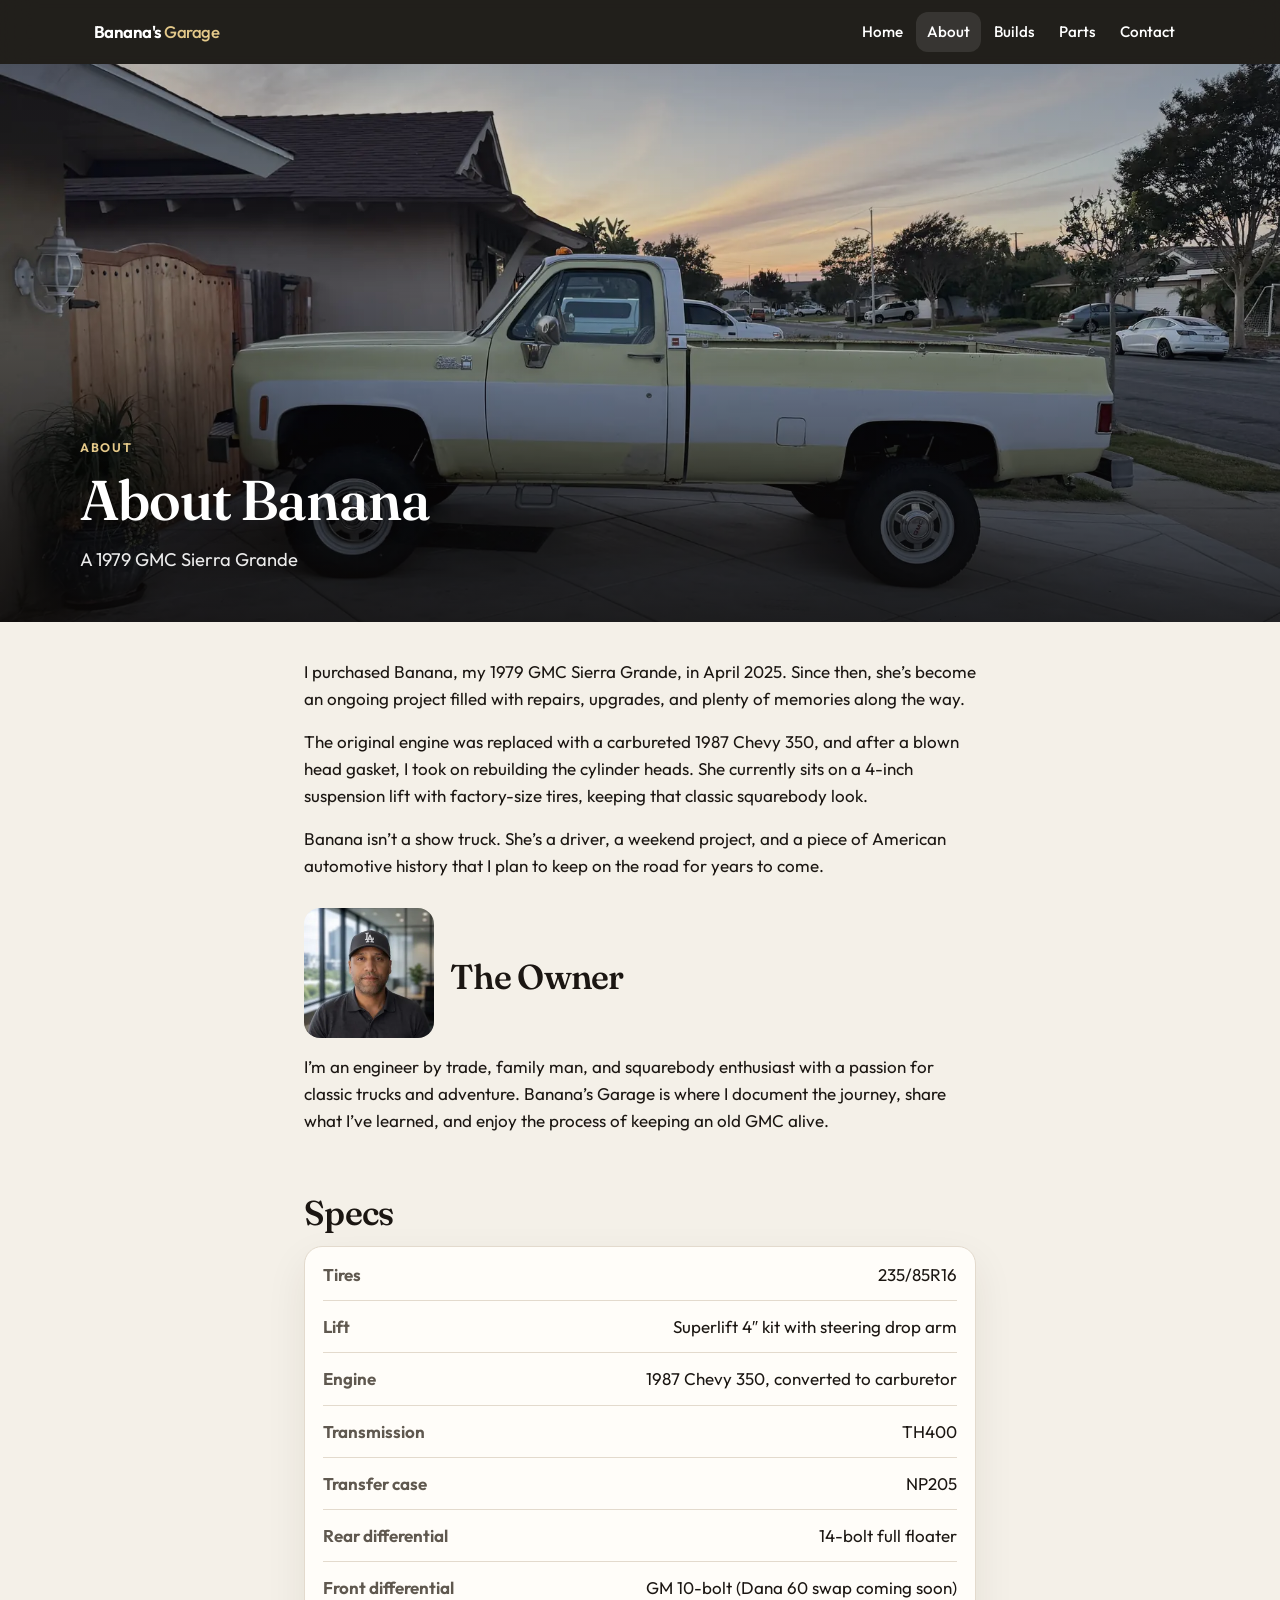
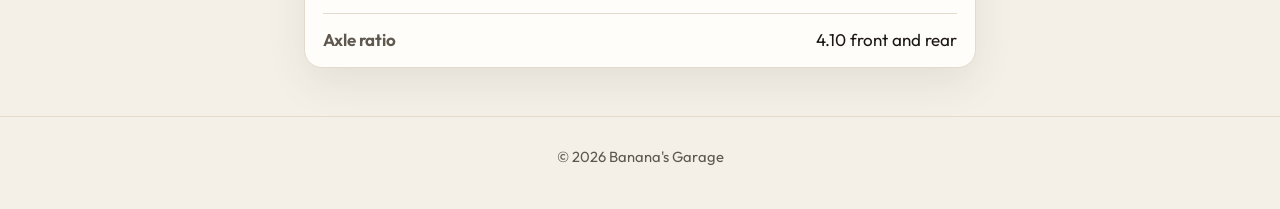
==== commit 859d6b9e: "Add owner photo to About Co-authored-by: jeremyge <info@jeremyescobar.com>" ====
--- a/about.html
+++ b/about.html
@@ -65,8 +65,16 @@
       <p>The original engine was replaced with a carbureted 1987 Chevy 350, and after a blown head gasket, I took on rebuilding the cylinder heads. She currently sits on a 4-inch suspension lift with factory-size tires, keeping that classic squarebody look.</p>
       <p>Banana isn&#8217;t a show truck. She&#8217;s a driver, a weekend project, and a piece of American automotive history that I plan to keep on the road for years to come.</p>
 
-      <h2>The Owner</h2>
-      <p>I&#8217;m an engineer by trade, family man, and squarebody enthusiast with a passion for classic trucks and adventure. Banana&#8217;s Garage is where I document the journey, share what I&#8217;ve learned, and enjoy the process of keeping an old GMC alive.</p>
+      <div class="owner">
+        <div class="owner-head">
+          <picture>
+            <source type="image/webp" srcset="img/owner-jeremy-260.webp 260w, img/owner-jeremy-520.webp 520w" sizes="(max-width: 560px) 100px, 130px">
+            <img src="img/owner-jeremy-260.jpg" srcset="img/owner-jeremy-260.jpg 260w, img/owner-jeremy-520.jpg 520w" sizes="(max-width: 560px) 100px, 130px" width="520" height="520" alt="Jeremy, owner of Banana's Garage" decoding="async">
+          </picture>
+          <h2>The Owner</h2>
+        </div>
+        <p>I&#8217;m an engineer by trade, family man, and squarebody enthusiast with a passion for classic trucks and adventure. Banana&#8217;s Garage is where I document the journey, share what I&#8217;ve learned, and enjoy the process of keeping an old GMC alive.</p>
+      </div>
 
       <h2>Specs</h2>
       <dl class="specs">
--- a/css/styles.css
+++ b/css/styles.css
@@ -235,6 +235,22 @@
 .about-page main h2 {
   margin: 1.7em 0 0.4em;
   font-size: clamp(1.6rem, 3vw, 2.15rem);
+}
+.owner-head {
+  display: flex;
+  align-items: center;
+  gap: 16px;
+  margin: 1.7em 0 0.45em;
+}
+.about-page .owner-head h2 { margin: 0; }
+.owner-head img {
+  width: 130px;
+  height: auto;
+  aspect-ratio: 1 / 1;
+  border-radius: 16px;
+  object-fit: cover;
+  flex: 0 0 auto;
+  background: #ddd4c6;
 }
 .specs {
   margin: 0.35em 0 0;
@@ -615,6 +631,8 @@
 @media (max-width: 560px) {
   .hero-actions { flex-direction: column; align-items: stretch; }
   .hero-actions .btn { width: 100%; }
+  .owner-head { gap: 12px; }
+  .owner-head img { width: 100px; border-radius: 14px; }
   .specs > div {
     grid-template-columns: 1fr;
     gap: 2px;
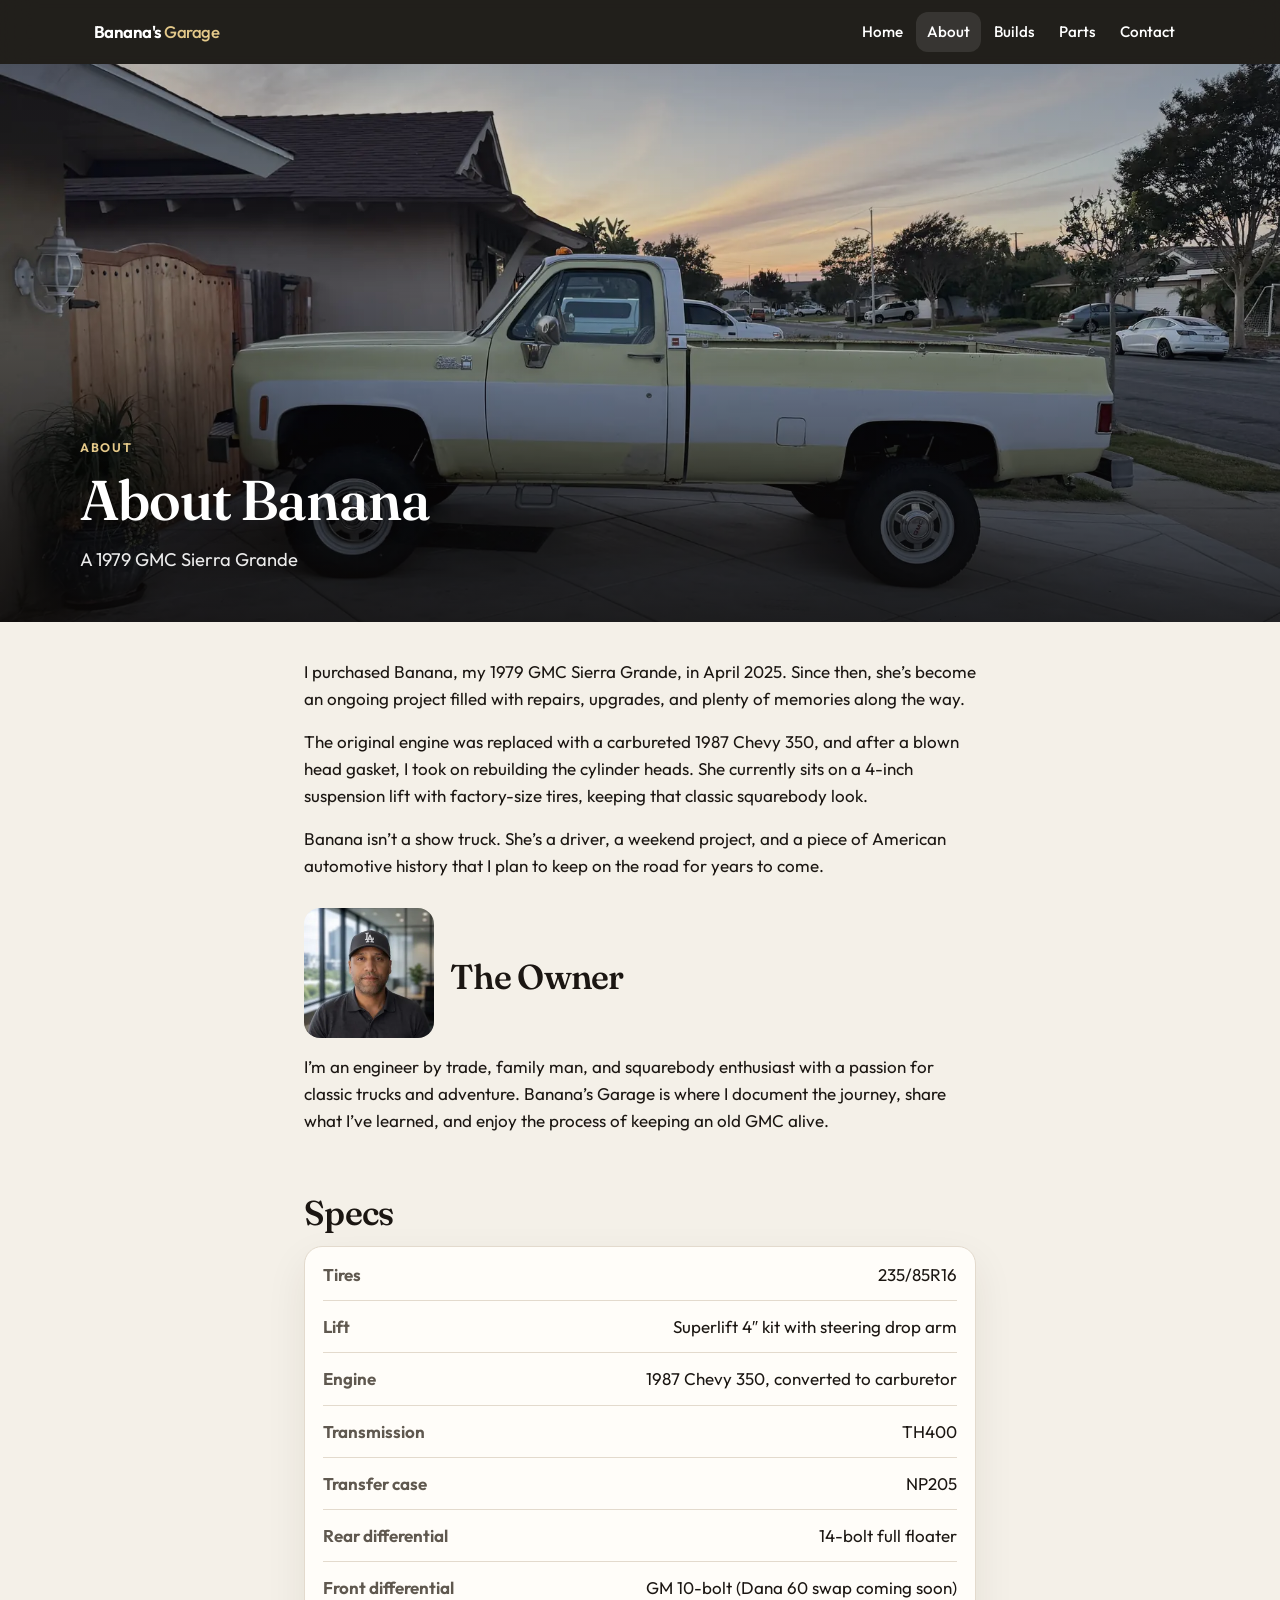
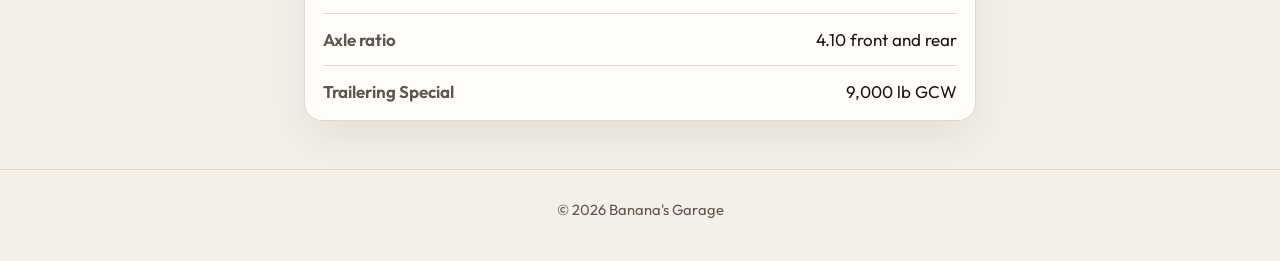
==== commit ec9cac53: "Add Trailering Special to the About specs Co-authored-by: jeremyge <info@jeremyescobar.com>" ====
--- a/about.html
+++ b/about.html
@@ -110,6 +110,10 @@
           <dt>Axle ratio</dt>
           <dd>4.10 front and rear</dd>
         </div>
+        <div>
+          <dt>Trailering Special</dt>
+          <dd>9,000 lb GCW</dd>
+        </div>
       </dl>
     </div>
   </main>
